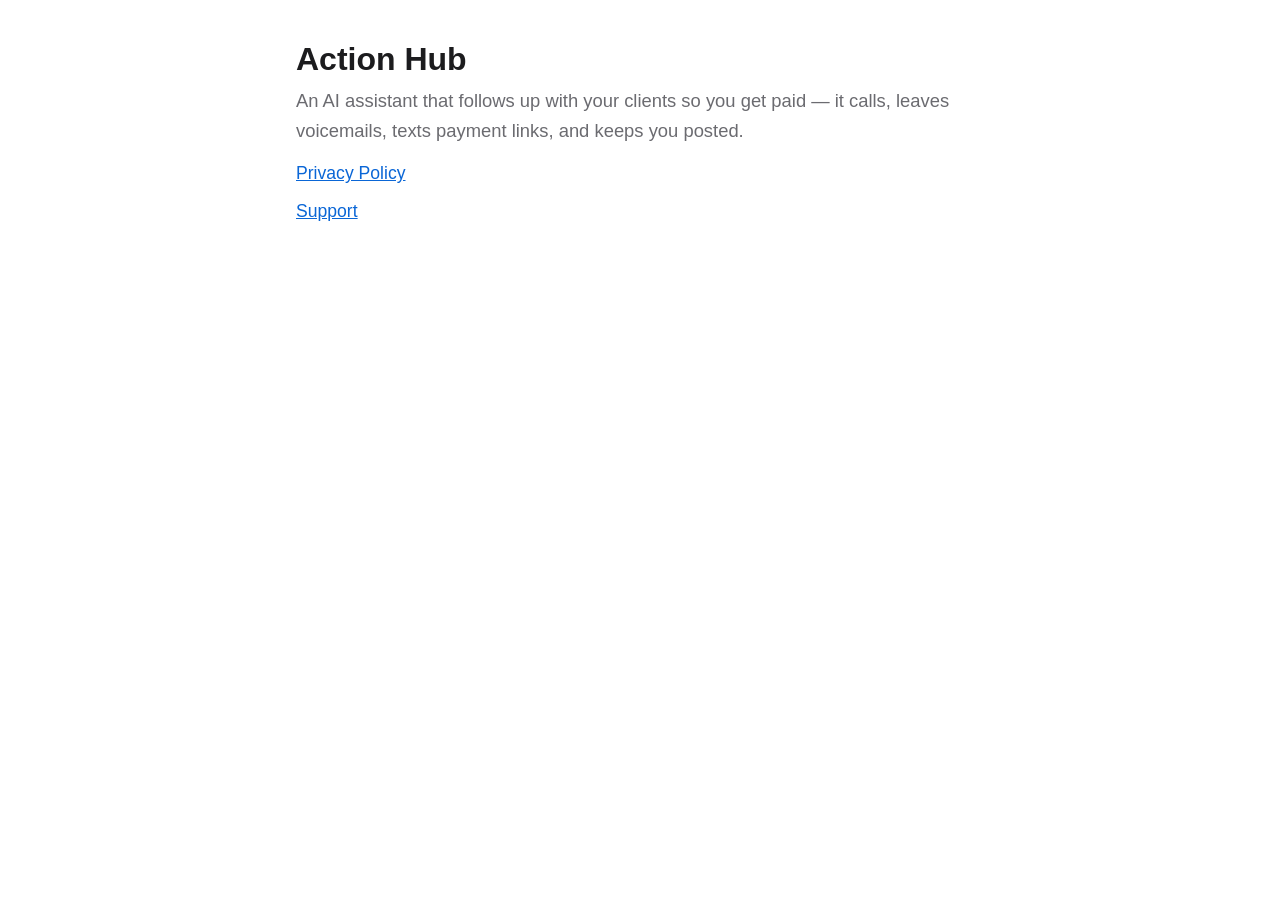
==== index.html @ c5ded056 "Action Hub privacy policy and support pages" ====
<!doctype html>
<html lang="en">
<head>
<meta charset="utf-8">
<meta name="viewport" content="width=device-width, initial-scale=1">
<title>Action Hub</title>
<link rel="stylesheet" href="style.css">
</head>
<body>
<main>
<h1>Action Hub</h1>
<p class="lede">An AI assistant that follows up with your clients so you get paid — it calls,
leaves voicemails, texts payment links, and keeps you posted.</p>
<ul class="links">
  <li><a href="privacy.html">Privacy Policy</a></li>
  <li><a href="support.html">Support</a></li>
</ul>
</main>
</body>
</html>
---- style.css ----
:root {
  --bg: #ffffff;
  --text: #1c1c1e;
  --muted: #6b6b70;
  --link: #0a66d6;
  --rule: #e5e5ea;
}
@media (prefers-color-scheme: dark) {
  :root {
    --bg: #111113;
    --text: #f2f2f5;
    --muted: #a1a1a8;
    --link: #5aa2ff;
    --rule: #2c2c30;
  }
}
* { box-sizing: border-box; }
body {
  margin: 0;
  background: var(--bg);
  color: var(--text);
  font: 17px/1.6 -apple-system, BlinkMacSystemFont, "Segoe UI", Roboto, Helvetica, Arial, sans-serif;
}
main { max-width: 720px; margin: 0 auto; padding: 40px 16px 64px; }
h1 { font-size: 2rem; line-height: 1.2; margin: 0 0 8px; }
h2 { font-size: 1.3rem; margin: 36px 0 8px; padding-top: 20px; border-top: 1px solid var(--rule); }
h3 { font-size: 1.05rem; margin: 20px 0 4px; }
p, ul { margin: 0 0 14px; }
ul { padding-left: 22px; }
li { margin-bottom: 6px; }
a { color: var(--link); }
.meta, .back { color: var(--muted); font-size: 0.95rem; }
.back { margin-bottom: 24px; }
.back a { text-decoration: none; }
.lede { font-size: 1.15rem; color: var(--muted); }
.links { list-style: none; padding: 0; }
.links li { margin-bottom: 10px; font-size: 1.1rem; }
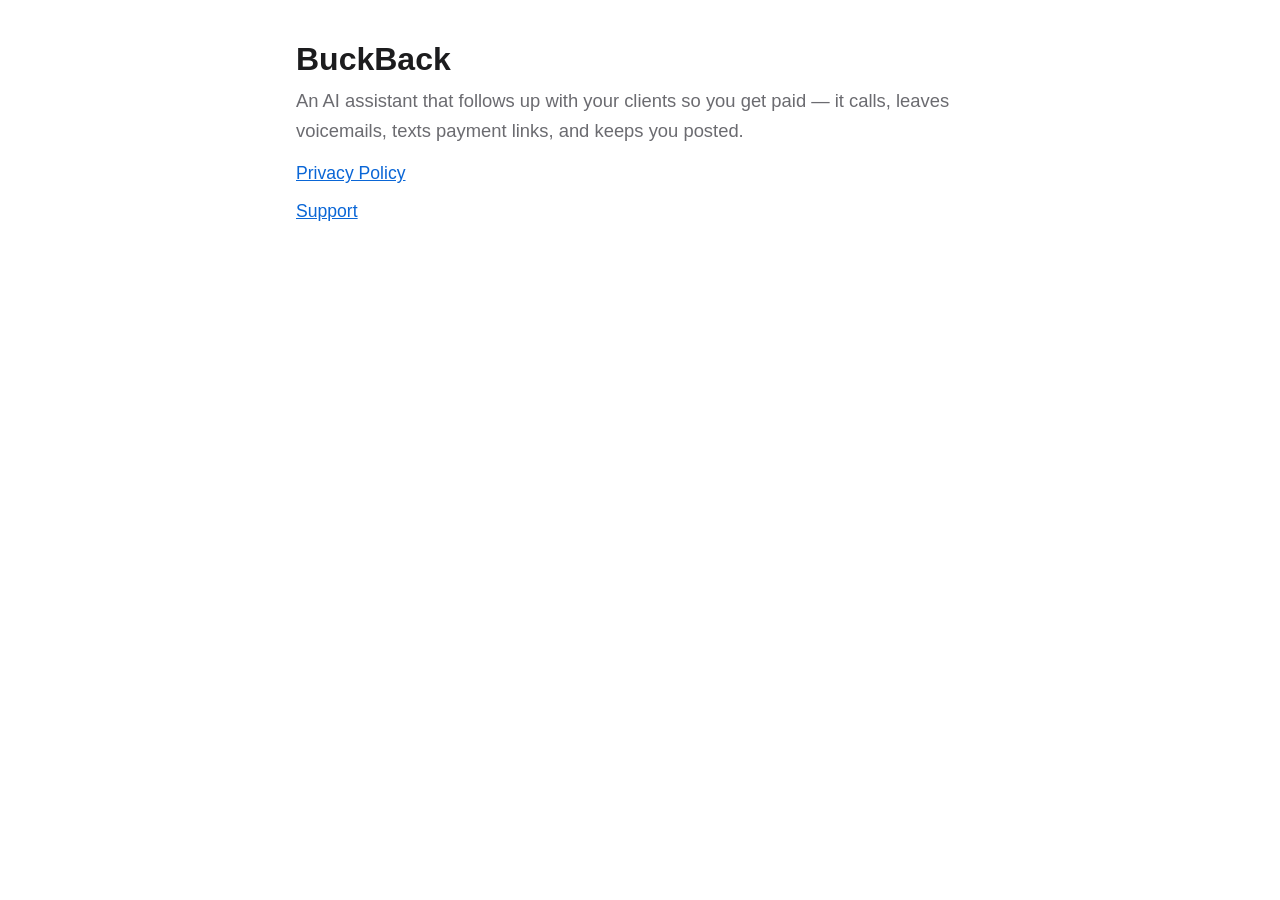
==== commit 691747d2: "Rename to BuckBack" ====
--- a/index.html
+++ b/index.html
@@ -3,12 +3,12 @@
 <head>
 <meta charset="utf-8">
 <meta name="viewport" content="width=device-width, initial-scale=1">
-<title>Action Hub</title>
+<title>BuckBack</title>
 <link rel="stylesheet" href="style.css">
 </head>
 <body>
 <main>
-<h1>Action Hub</h1>
+<h1>BuckBack</h1>
 <p class="lede">An AI assistant that follows up with your clients so you get paid — it calls,
 leaves voicemails, texts payment links, and keeps you posted.</p>
 <ul class="links">
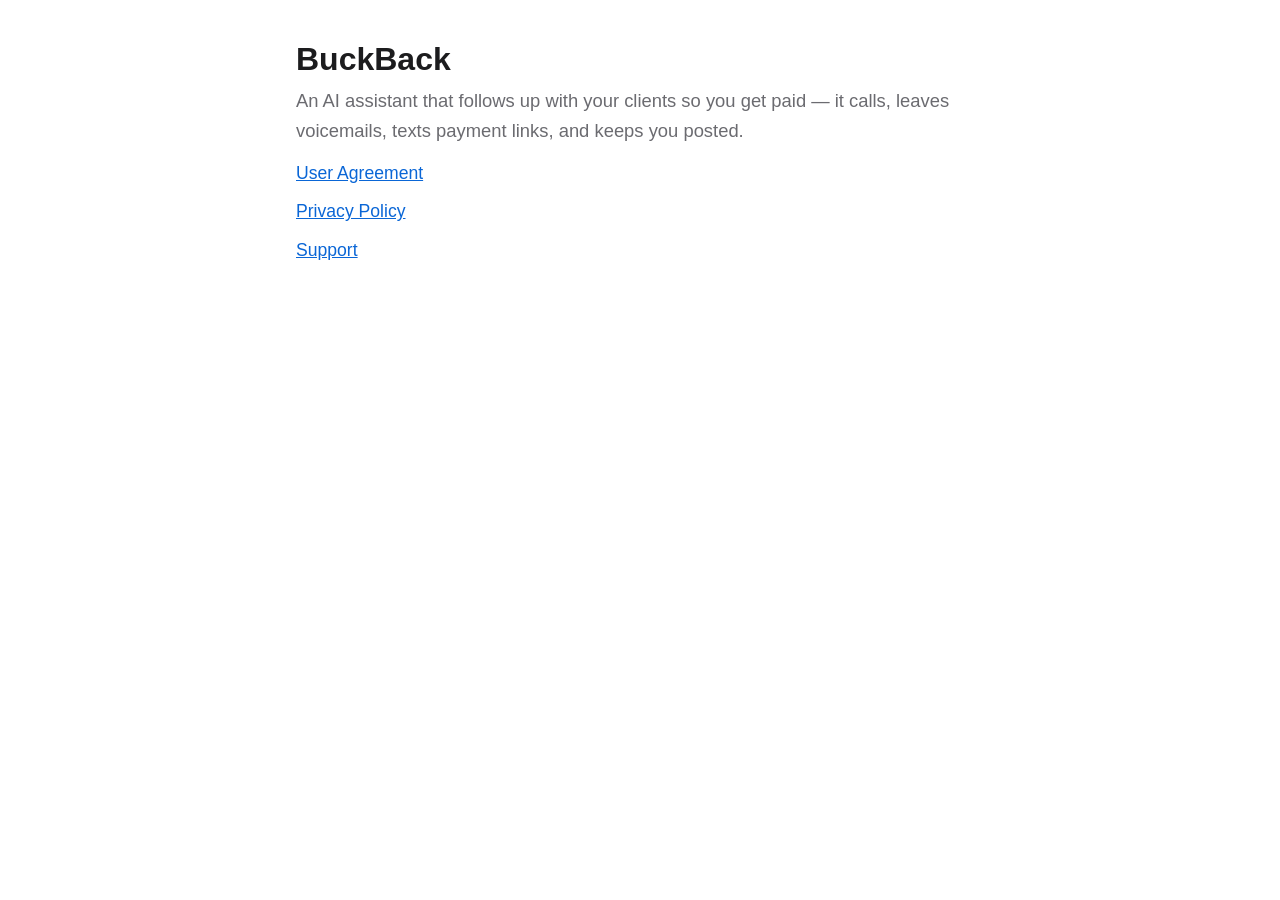
==== commit bc8abd37: "User Agreement page; privacy and support cover the in-app assistant and Call me" ====
--- a/index.html
+++ b/index.html
@@ -12,6 +12,7 @@
 <p class="lede">An AI assistant that follows up with your clients so you get paid — it calls,
 leaves voicemails, texts payment links, and keeps you posted.</p>
 <ul class="links">
+  <li><a href="terms.html">User Agreement</a></li>
   <li><a href="privacy.html">Privacy Policy</a></li>
   <li><a href="support.html">Support</a></li>
 </ul>
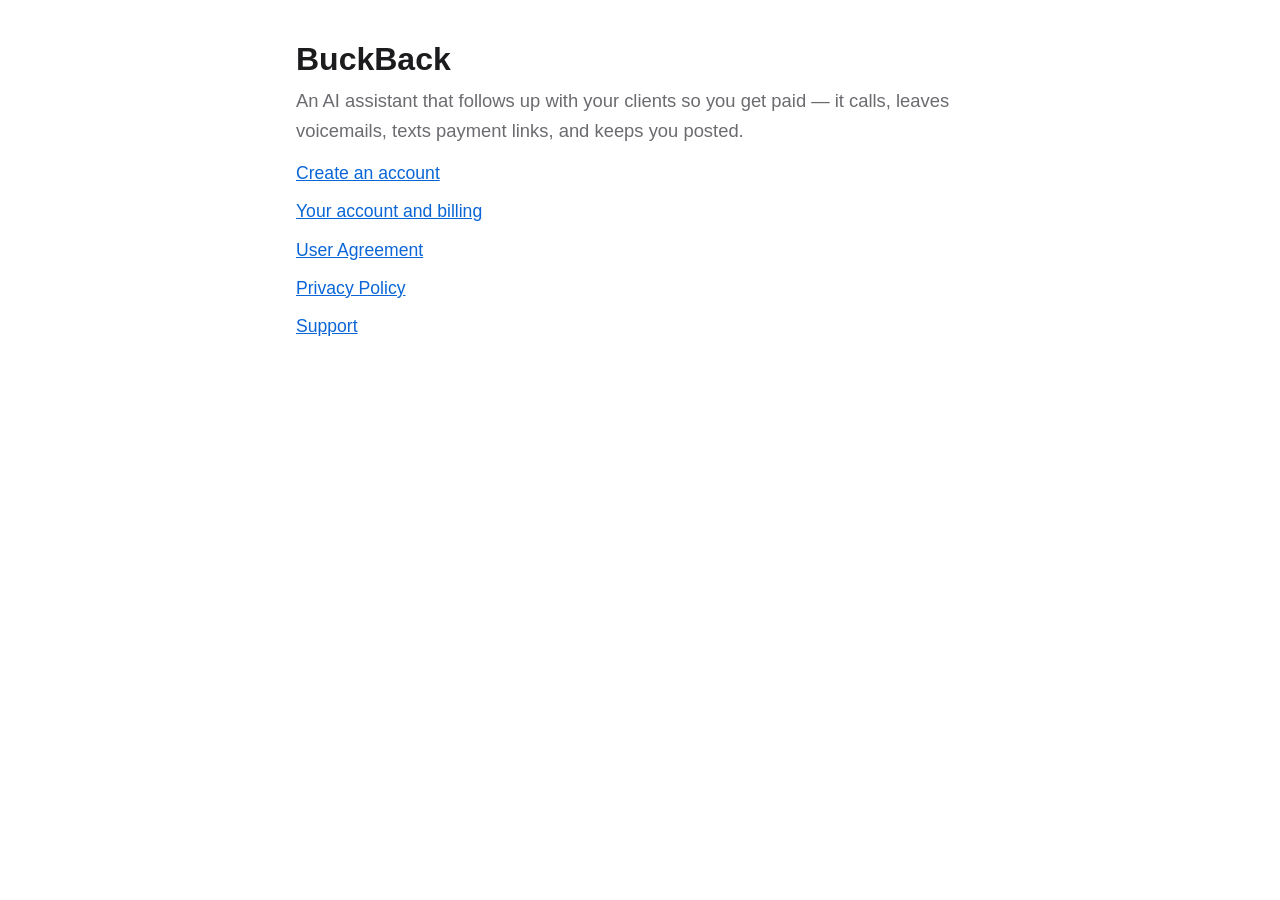
==== commit f4463dbb: "Sign-up moves to the website: signup.html, confirmed page continues setup" ====
--- a/index.html
+++ b/index.html
@@ -12,6 +12,8 @@
 <p class="lede">An AI assistant that follows up with your clients so you get paid — it calls,
 leaves voicemails, texts payment links, and keeps you posted.</p>
 <ul class="links">
+  <li><a href="signup.html">Create an account</a></li>
+  <li><a href="signup.html#signin">Your account and billing</a></li>
   <li><a href="terms.html">User Agreement</a></li>
   <li><a href="privacy.html">Privacy Policy</a></li>
   <li><a href="support.html">Support</a></li>
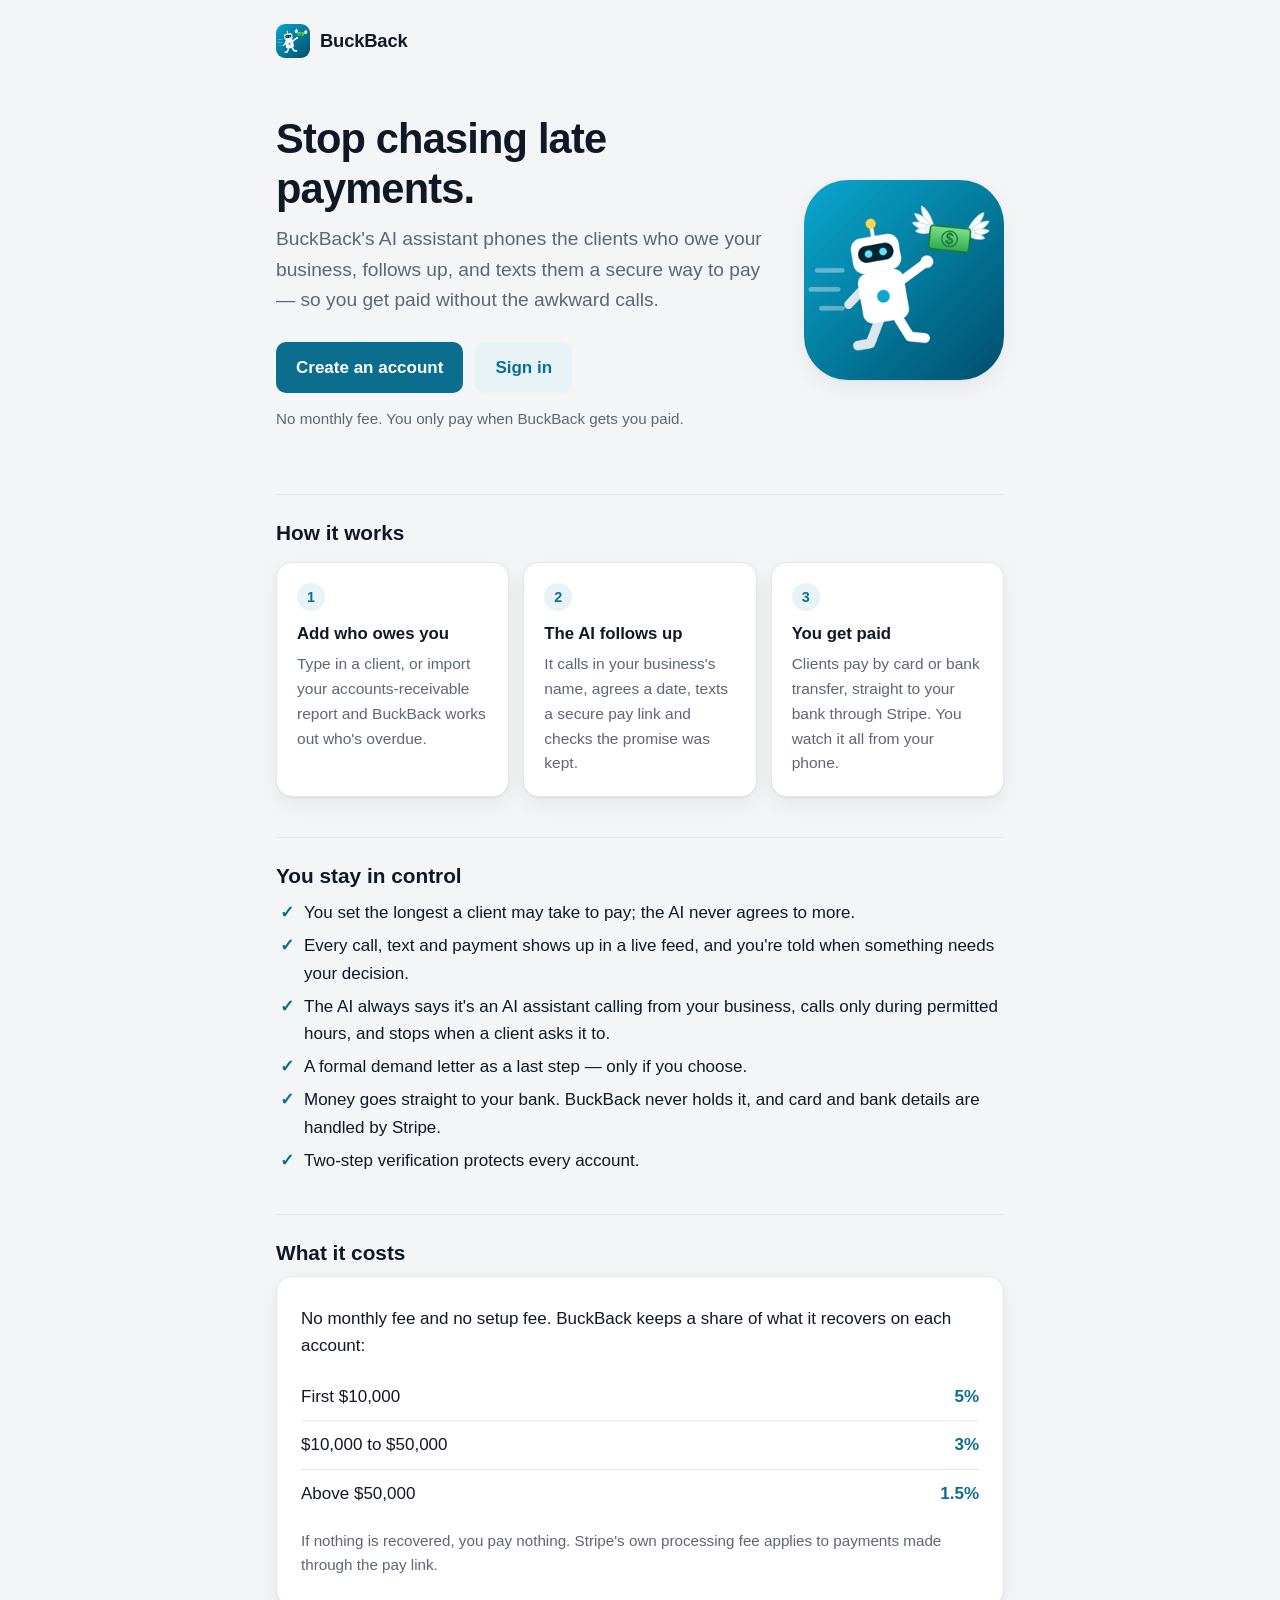
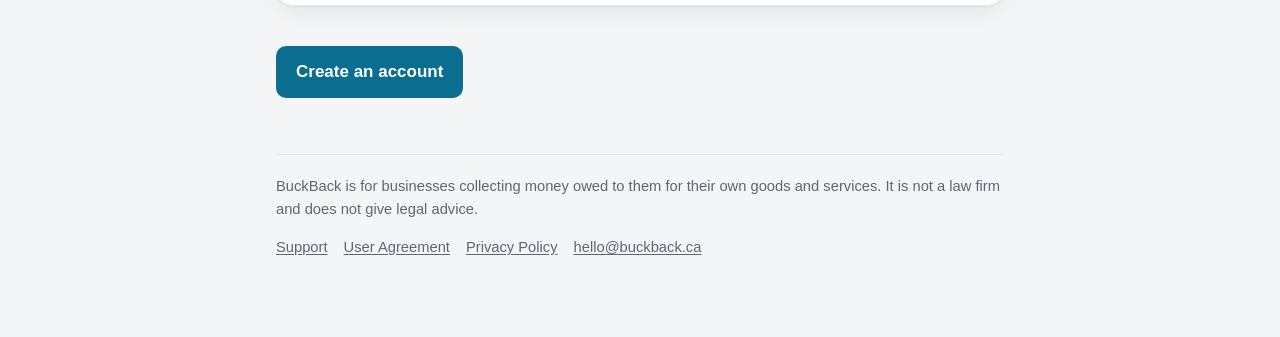
==== commit bf54102b: "New look: app colours and logo, a real home page, sign-up in cards" ====
--- a/index.html
+++ b/index.html
@@ -3,21 +3,81 @@
 <head>
 <meta charset="utf-8">
 <meta name="viewport" content="width=device-width, initial-scale=1">
-<title>BuckBack</title>
+<title>BuckBack — your AI collections assistant</title>
+<meta name="description" content="BuckBack's AI assistant phones the clients who owe your business, follows up, and texts them a secure way to pay. No monthly fee.">
+<link rel="icon" href="favicon.png">
+<link rel="apple-touch-icon" href="apple-touch-icon.png">
 <link rel="stylesheet" href="style.css">
 </head>
 <body>
 <main>
-<h1>BuckBack</h1>
-<p class="lede">An AI assistant that follows up with your clients so you get paid — it calls,
-leaves voicemails, texts payment links, and keeps you posted.</p>
-<ul class="links">
-  <li><a href="signup.html">Create an account</a></li>
-  <li><a href="signup.html#signin">Your account and billing</a></li>
-  <li><a href="terms.html">User Agreement</a></li>
-  <li><a href="privacy.html">Privacy Policy</a></li>
-  <li><a href="support.html">Support</a></li>
+<p class="back"><a href="index.html">BuckBack</a></p>
+
+<section class="hero">
+  <div>
+    <h1>Stop chasing late payments.</h1>
+    <p class="lede">BuckBack's AI assistant phones the clients who owe your business, follows up, and texts them a
+      secure way to pay — so you get paid without the awkward calls.</p>
+    <div class="cta-row">
+      <a class="btn" href="signup.html">Create an account</a>
+      <a class="btn secondary" href="signup.html#signin">Sign in</a>
+    </div>
+    <p class="meta" style="margin-top: 14px">No monthly fee. You only pay when BuckBack gets you paid.</p>
+  </div>
+  <img class="hero-art" src="icon.png" alt="">
+</section>
+
+<h2>How it works</h2>
+<div class="cards">
+  <div class="panel">
+    <span class="num">1</span>
+    <h3>Add who owes you</h3>
+    <p>Type in a client, or import your accounts-receivable report and BuckBack works out who's overdue.</p>
+  </div>
+  <div class="panel">
+    <span class="num">2</span>
+    <h3>The AI follows up</h3>
+    <p>It calls in your business's name, agrees a date, texts a secure pay link and checks the promise was kept.</p>
+  </div>
+  <div class="panel">
+    <span class="num">3</span>
+    <h3>You get paid</h3>
+    <p>Clients pay by card or bank transfer, straight to your bank through Stripe. You watch it all from your phone.</p>
+  </div>
+</div>
+
+<h2>You stay in control</h2>
+<ul class="ticks">
+  <li>You set the longest a client may take to pay; the AI never agrees to more.</li>
+  <li>Every call, text and payment shows up in a live feed, and you're told when something needs your decision.</li>
+  <li>The AI always says it's an AI assistant calling from your business, calls only during permitted hours, and
+    stops when a client asks it to.</li>
+  <li>A formal demand letter as a last step — only if you choose.</li>
+  <li>Money goes straight to your bank. BuckBack never holds it, and card and bank details are handled by Stripe.</li>
+  <li>Two-step verification protects every account.</li>
 </ul>
+
+<h2>What it costs</h2>
+<div class="panel">
+  <p>No monthly fee and no setup fee. BuckBack keeps a share of what it recovers on each account:</p>
+  <ul class="rates">
+    <li><span>First $10,000</span><strong>5%</strong></li>
+    <li><span>$10,000 to $50,000</span><strong>3%</strong></li>
+    <li><span>Above $50,000</span><strong>1.5%</strong></li>
+  </ul>
+  <p class="meta" style="margin-top: 12px">If nothing is recovered, you pay nothing. Stripe's own processing fee
+    applies to payments made through the pay link.</p>
+</div>
+
+<div class="cta-row" style="margin-top: 28px">
+  <a class="btn" href="signup.html">Create an account</a>
+</div>
+
+<footer>
+  <p>BuckBack is for businesses collecting money owed to them for their own goods and services. It is not a law
+    firm and does not give legal advice.</p>
+  <p><a href="support.html">Support</a><a href="terms.html">User Agreement</a><a href="privacy.html">Privacy Policy</a><a href="mailto:hello@buckback.ca">hello@buckback.ca</a></p>
+</footer>
 </main>
 </body>
 </html>
--- a/style.css
+++ b/style.css
@@ -1,37 +1,147 @@
+/* buckback.ca — one stylesheet for every page. Colours match the app's
+   theme (App.js, `light` / `dark`). */
 :root {
-  --bg: #ffffff;
-  --text: #1c1c1e;
-  --muted: #6b6b70;
-  --link: #0a66d6;
-  --rule: #e5e5ea;
+  --bg: #f4f5f7;
+  --surface: #ffffff;
+  --text: #101828;
+  --muted: #5d6676;
+  --rule: #e4e7ec;
+  --accent: #0b6e8f;
+  --accent-hover: #095a75;
+  --accent-text: #0b6e8f;
+  --accent-soft: #e7f3f7;
+  --on-accent: #ffffff;
+  --error: #b42318;
+  --shadow: 0 1px 2px rgba(16, 24, 40, 0.06), 0 8px 24px rgba(16, 24, 40, 0.06);
 }
 @media (prefers-color-scheme: dark) {
   :root {
-    --bg: #111113;
-    --text: #f2f2f5;
-    --muted: #a1a1a8;
-    --link: #5aa2ff;
-    --rule: #2c2c30;
+    --bg: #0b0f14;
+    --surface: #151b23;
+    --text: #f2f4f7;
+    --muted: #a3acb9;
+    --rule: #263040;
+    --accent: #1a86a8;
+    --accent-hover: #2196bb;
+    --accent-text: #62c3e0;
+    --accent-soft: #11303b;
+    --error: #f97066;
+    --shadow: none;
   }
 }
+
 * { box-sizing: border-box; }
+html { -webkit-text-size-adjust: 100%; }
 body {
   margin: 0;
   background: var(--bg);
   color: var(--text);
   font: 17px/1.6 -apple-system, BlinkMacSystemFont, "Segoe UI", Roboto, Helvetica, Arial, sans-serif;
+  -webkit-font-smoothing: antialiased;
 }
-main { max-width: 720px; margin: 0 auto; padding: 40px 16px 64px; }
-h1 { font-size: 2rem; line-height: 1.2; margin: 0 0 8px; }
-h2 { font-size: 1.3rem; margin: 36px 0 8px; padding-top: 20px; border-top: 1px solid var(--rule); }
-h3 { font-size: 1.05rem; margin: 20px 0 4px; }
-p, ul { margin: 0 0 14px; }
-ul { padding-left: 22px; }
+main { max-width: 760px; margin: 0 auto; padding: 24px 16px 64px; }
+main.narrow { max-width: 520px; }
+
+h1 { font-size: 2rem; line-height: 1.2; letter-spacing: -0.02em; margin: 0 0 10px; }
+h2 { font-size: 1.3rem; line-height: 1.3; margin: 40px 0 10px; padding-top: 24px; border-top: 1px solid var(--rule); }
+h3 { font-size: 1.05rem; margin: 22px 0 4px; }
+p, ul, ol { margin: 0 0 14px; }
+ul, ol { padding-left: 22px; }
 li { margin-bottom: 6px; }
-a { color: var(--link); }
-.meta, .back { color: var(--muted); font-size: 0.95rem; }
-.back { margin-bottom: 24px; }
-.back a { text-decoration: none; }
+a { color: var(--accent-text); text-underline-offset: 2px; }
+strong { font-weight: 650; }
+.meta { color: var(--muted); font-size: 0.95rem; }
 .lede { font-size: 1.15rem; color: var(--muted); }
+[hidden] { display: none !important; }
+
+/* The brand bar at the top of every page (<p class="back"><a>BuckBack</a></p>). */
+.back { margin: 0 0 32px; }
+.back a {
+  display: inline-flex; align-items: center; gap: 10px;
+  color: var(--text); text-decoration: none; font-weight: 700; font-size: 1.15rem; letter-spacing: -0.01em;
+}
+.back a::before {
+  content: ""; width: 34px; height: 34px; border-radius: 9px;
+  background: url(icon.png) center / cover;
+}
+
+/* Cards: a form or a step of setting up. */
+.panel {
+  background: var(--surface); border: 1px solid var(--rule); border-radius: 16px;
+  padding: 28px 24px; box-shadow: var(--shadow);
+}
+.panel h1 { font-size: 1.6rem; }
+.panel > :last-child { margin-bottom: 0; }
+.below { text-align: center; color: var(--muted); margin-top: 18px; }
+
+/* Forms. */
+label { display: block; font-weight: 600; font-size: 0.95rem; margin: 16px 0 6px; }
+input[type=email], input[type=password], input[type=text] {
+  width: 100%; font: inherit; padding: 11px 13px; border: 1px solid var(--rule); border-radius: 10px;
+  background: var(--bg); color: var(--text);
+}
+input:focus-visible { outline: 2px solid var(--accent); outline-offset: 1px; border-color: transparent; }
+.check { display: flex; gap: 10px; align-items: flex-start; font-weight: normal; font-size: 1rem; margin-top: 18px; }
+.check input { margin-top: 5px; flex: none; width: 18px; height: 18px; accent-color: var(--accent); }
+.error { color: var(--error); margin-top: 12px; }
+
+/* Buttons (and links that look like them). */
+button, .btn {
+  display: inline-block; margin-top: 20px; font: inherit; font-weight: 600; text-align: center; text-decoration: none;
+  padding: 12px 20px; border: 0; border-radius: 10px; cursor: pointer;
+  background: var(--accent); color: var(--on-accent);
+}
+.panel button:not(.link), .panel .btn { width: 100%; }
+button:hover, .btn:hover { background: var(--accent-hover); }
+.btn.secondary { background: var(--accent-soft); color: var(--accent-text); }
+.btn.secondary:hover { background: var(--accent-soft); filter: brightness(0.97); }
+button.link {
+  background: none; color: var(--accent-text); padding: 0; margin: 0; font-weight: 600; width: auto;
+  text-decoration: underline; text-underline-offset: 2px;
+}
+button[disabled] { opacity: 0.6; cursor: default; }
+
+/* Setting up: "Step 1 of 3" and the two-step QR code. */
+.steps { color: var(--accent-text); font-size: 0.8rem; font-weight: 700; letter-spacing: 0.08em; text-transform: uppercase; margin-bottom: 6px; }
+.qr { display: block; width: 200px; height: 200px; background: #fff; padding: 10px; border-radius: 12px; margin: 10px auto 16px; border: 1px solid var(--rule); }
+.key { font-family: ui-monospace, SFMono-Regular, Menlo, monospace; font-size: 0.95rem; word-break: break-all; }
+.code { letter-spacing: 0.35em; font-size: 1.2rem; text-align: center; }
+.note { background: var(--accent-soft); border-radius: 12px; padding: 14px 16px; font-size: 0.97rem; }
+
+/* Home page. */
+.hero { display: flex; gap: 32px; align-items: center; padding: 16px 0 8px; }
+.hero h1 { font-size: 2.6rem; }
+.hero .lede { font-size: 1.2rem; }
+.hero-art { flex: none; width: 200px; height: 200px; border-radius: 44px; box-shadow: var(--shadow); }
+.cta-row { display: flex; flex-wrap: wrap; gap: 12px; margin-top: 6px; }
+.cta-row .btn { margin-top: 12px; }
+.cards { display: grid; grid-template-columns: repeat(auto-fit, minmax(210px, 1fr)); gap: 14px; margin: 16px 0; }
+.cards .panel { padding: 20px; }
+.cards h3 { margin-top: 0; }
+.cards p { color: var(--muted); font-size: 0.97rem; margin: 0; }
+.num {
+  display: inline-grid; place-items: center; width: 28px; height: 28px; border-radius: 50%; margin-bottom: 10px;
+  background: var(--accent-soft); color: var(--accent-text); font-weight: 700; font-size: 0.9rem;
+}
+.rates { list-style: none; padding: 0; margin: 0; }
+.rates li { display: flex; justify-content: space-between; gap: 12px; padding: 10px 0; border-bottom: 1px solid var(--rule); margin: 0; }
+.rates li:last-child { border-bottom: 0; }
+.rates strong { color: var(--accent-text); }
+.ticks { list-style: none; padding: 0; }
+.ticks li { padding-left: 28px; position: relative; }
+.ticks li::before { content: "✓"; position: absolute; left: 4px; color: var(--accent-text); font-weight: 700; }
+
+/* Footer, and the old home-page link list. */
 .links { list-style: none; padding: 0; }
 .links li { margin-bottom: 10px; font-size: 1.1rem; }
+footer { margin-top: 56px; padding-top: 20px; border-top: 1px solid var(--rule); color: var(--muted); font-size: 0.92rem; }
+footer a { color: var(--muted); margin-right: 16px; white-space: nowrap; display: inline-block; }
+
+@media (max-width: 640px) {
+  h1 { font-size: 1.7rem; }
+  .hero { flex-direction: column-reverse; align-items: flex-start; gap: 16px; }
+  .hero h1 { font-size: 2rem; }
+  .hero-art { width: 96px; height: 96px; border-radius: 22px; }
+  .cta-row .btn { flex: 1 1 100%; }
+  .panel { padding: 22px 18px; }
+}
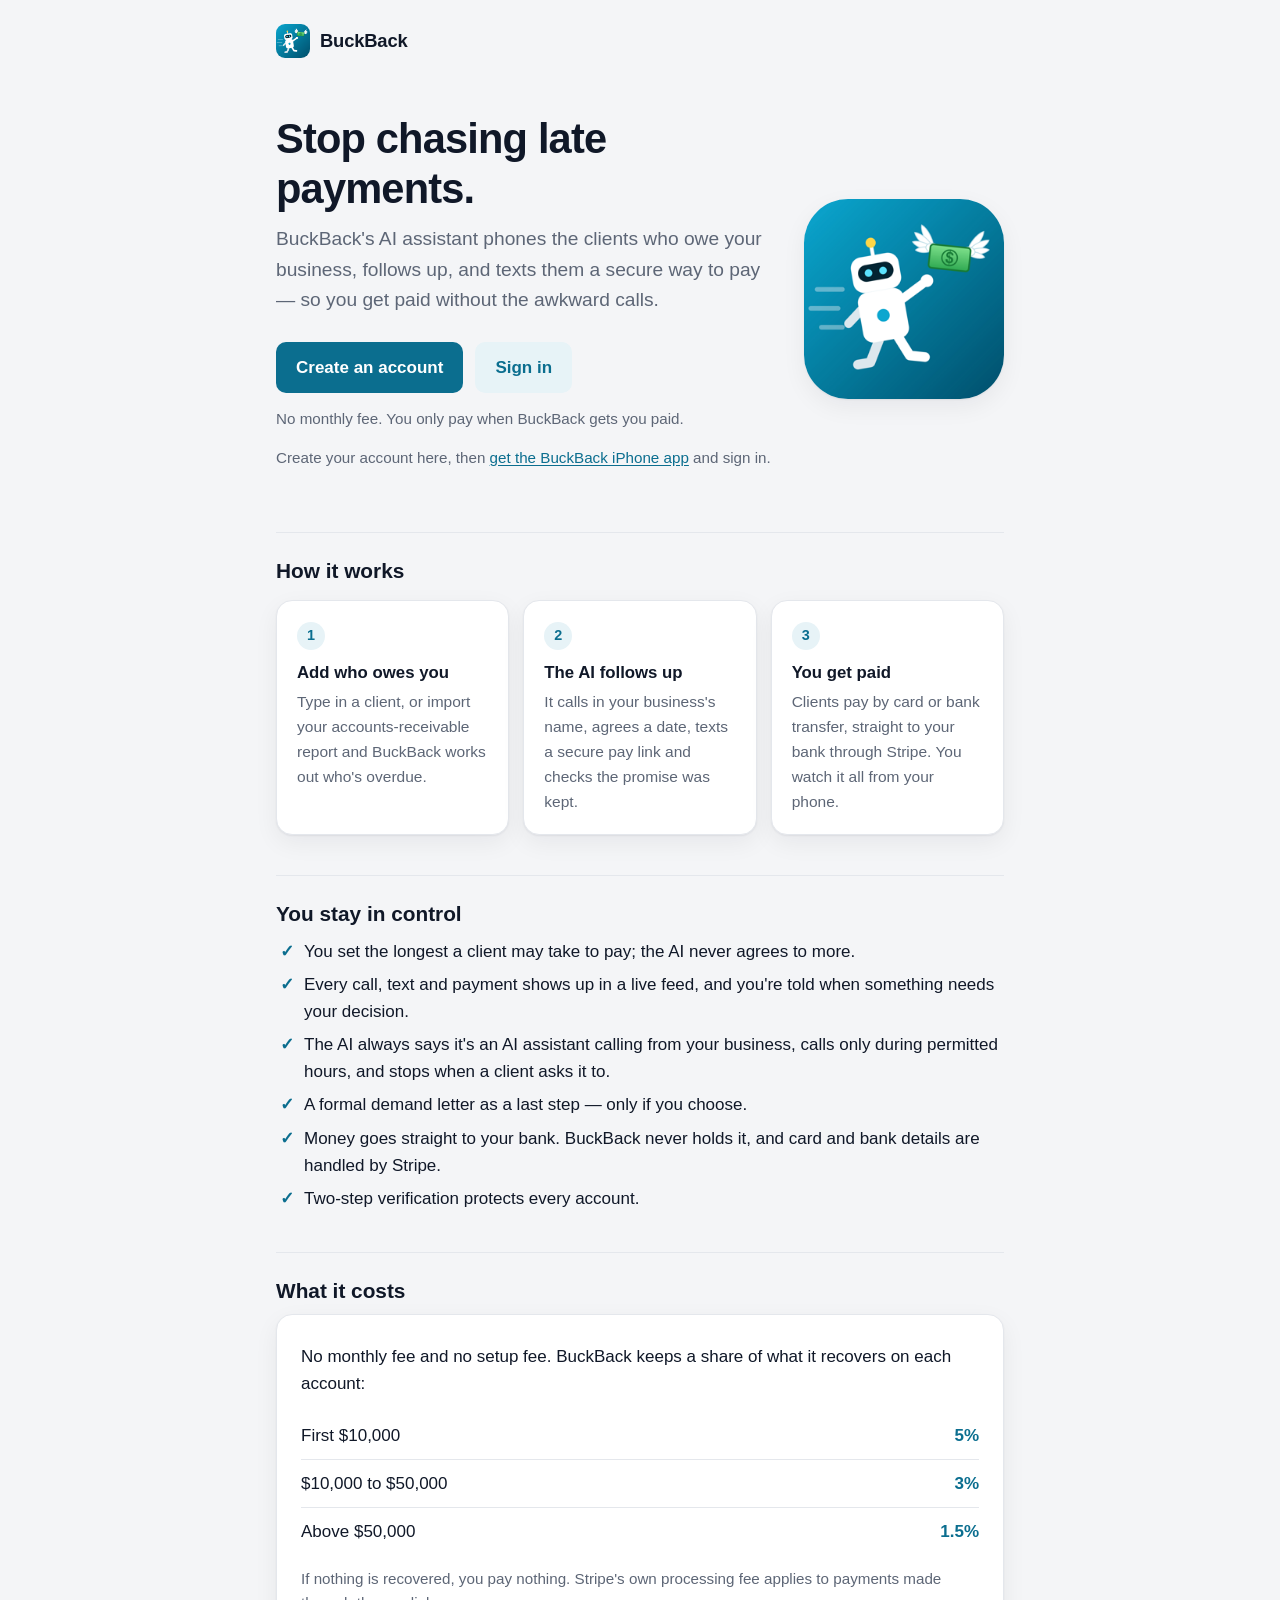
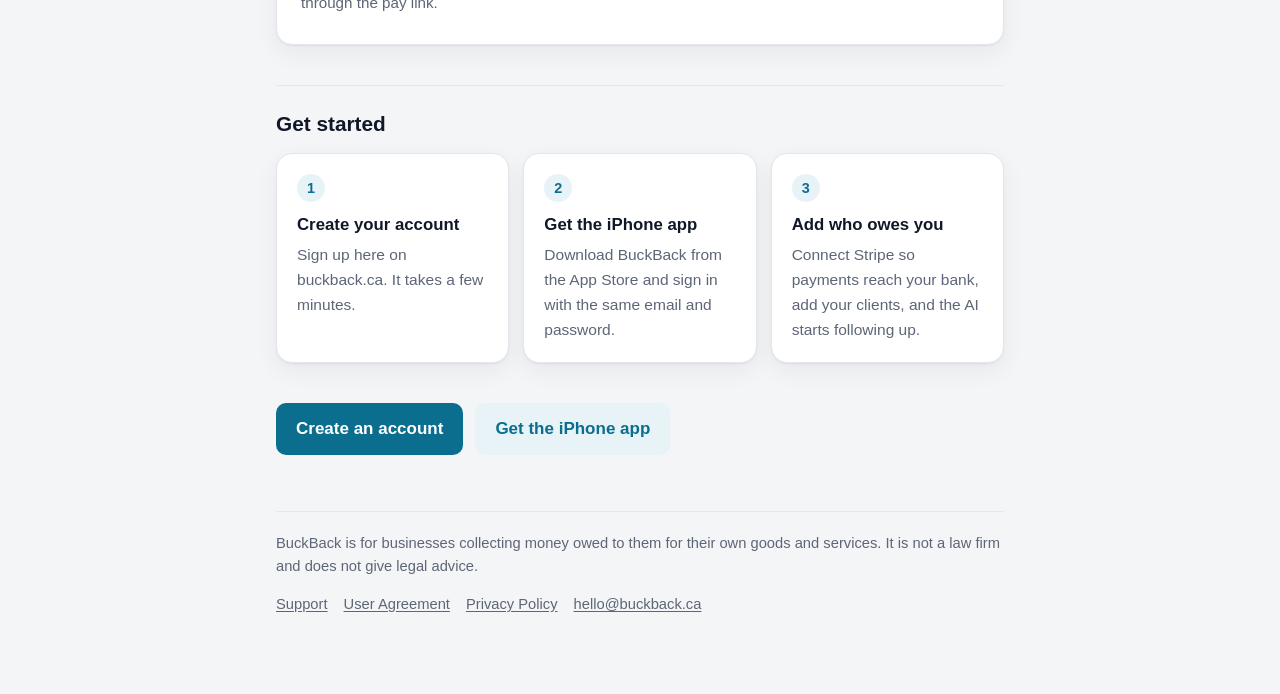
==== commit e0c606df: "Link to the App Store from the home page and the last sign-up step" ====
--- a/index.html
+++ b/index.html
@@ -23,6 +23,8 @@
       <a class="btn secondary" href="signup.html#signin">Sign in</a>
     </div>
     <p class="meta" style="margin-top: 14px">No monthly fee. You only pay when BuckBack gets you paid.</p>
+    <p class="meta">Create your account here, then <a href="https://apps.apple.com/ca/app/buckback/id6818407466">get the
+      BuckBack iPhone app</a> and sign in.</p>
   </div>
   <img class="hero-art" src="icon.png" alt="">
 </section>
@@ -69,8 +71,28 @@
     applies to payments made through the pay link.</p>
 </div>
 
+<h2>Get started</h2>
+<div class="cards">
+  <div class="panel">
+    <span class="num">1</span>
+    <h3>Create your account</h3>
+    <p>Sign up here on buckback.ca. It takes a few minutes.</p>
+  </div>
+  <div class="panel">
+    <span class="num">2</span>
+    <h3>Get the iPhone app</h3>
+    <p>Download BuckBack from the App Store and sign in with the same email and password.</p>
+  </div>
+  <div class="panel">
+    <span class="num">3</span>
+    <h3>Add who owes you</h3>
+    <p>Connect Stripe so payments reach your bank, add your clients, and the AI starts following up.</p>
+  </div>
+</div>
+
 <div class="cta-row" style="margin-top: 28px">
   <a class="btn" href="signup.html">Create an account</a>
+  <a class="btn secondary" href="https://apps.apple.com/ca/app/buckback/id6818407466">Get the iPhone app</a>
 </div>
 
 <footer>
--- a/style.css
+++ b/style.css
@@ -56,11 +56,11 @@
 
 /* The brand bar at the top of every page (<p class="back"><a>BuckBack</a></p>). */
 .back { margin: 0 0 32px; }
-.back a {
+.back a, .back span {
   display: inline-flex; align-items: center; gap: 10px;
   color: var(--text); text-decoration: none; font-weight: 700; font-size: 1.15rem; letter-spacing: -0.01em;
 }
-.back a::before {
+.back a::before, .back span::before {
   content: ""; width: 34px; height: 34px; border-radius: 9px;
   background: url(icon.png) center / cover;
 }
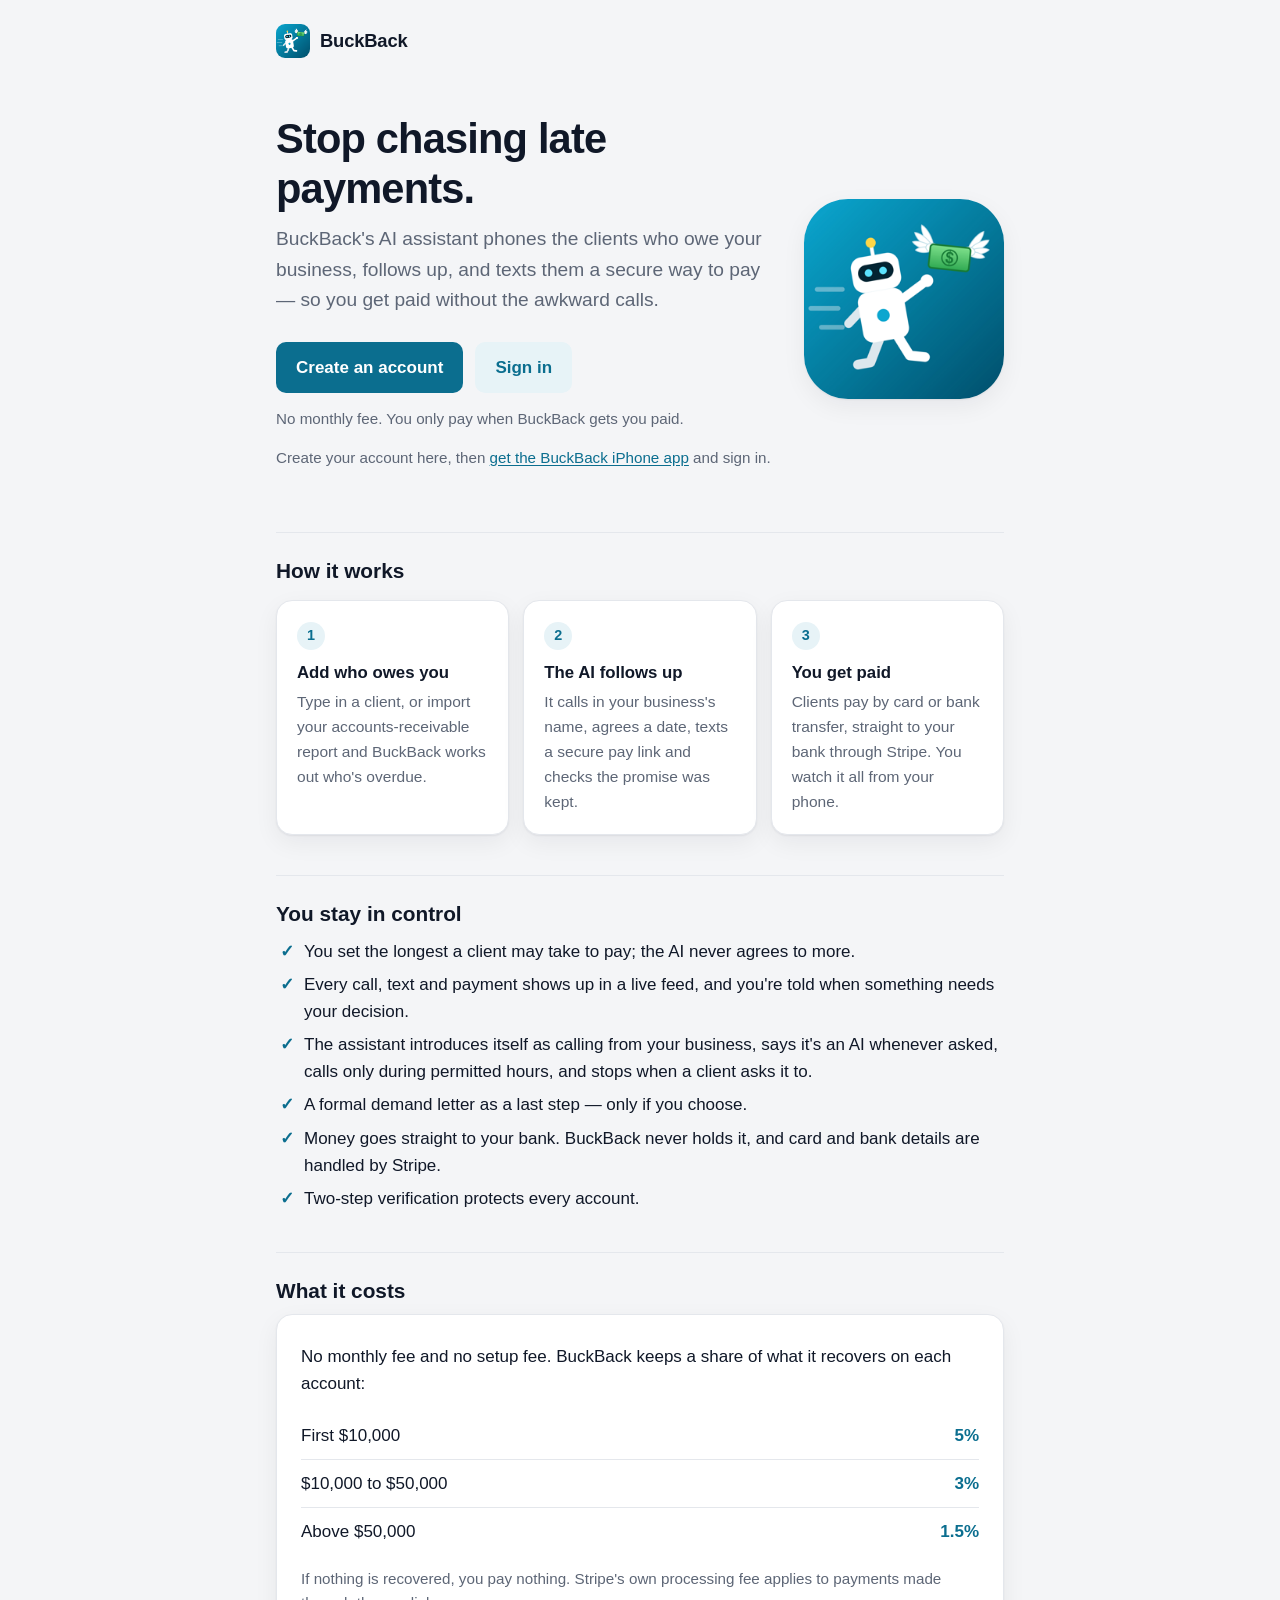
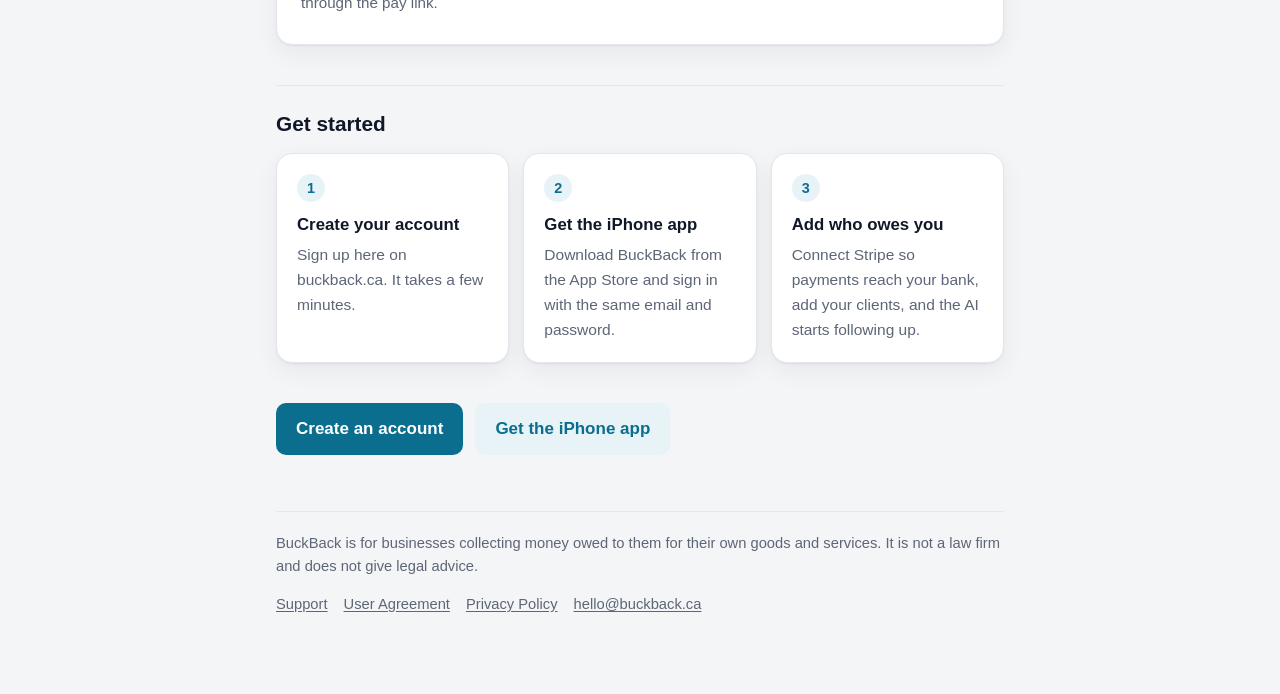
==== commit 01b7c832: "Terms 2026-11-25: the assistant introduces itself as an assistant, says it's an AI when asked" ====
--- a/index.html
+++ b/index.html
@@ -52,7 +52,7 @@
 <ul class="ticks">
   <li>You set the longest a client may take to pay; the AI never agrees to more.</li>
   <li>Every call, text and payment shows up in a live feed, and you're told when something needs your decision.</li>
-  <li>The AI always says it's an AI assistant calling from your business, calls only during permitted hours, and
+  <li>The assistant introduces itself as calling from your business, says it's an AI whenever asked, calls only during permitted hours, and
     stops when a client asks it to.</li>
   <li>A formal demand letter as a last step — only if you choose.</li>
   <li>Money goes straight to your bank. BuckBack never holds it, and card and bank details are handled by Stripe.</li>
--- a/style.css
+++ b/style.css
@@ -145,3 +145,7 @@
   .cta-row .btn { flex: 1 1 100%; }
   .panel { padding: 22px 18px; }
 }
+
+/* What to do after signing up: get the app. */
+.next-steps { padding-left: 1.3em; margin: 0 0 20px; line-height: 1.6; }
+.next-steps li { margin-bottom: 6px; }
